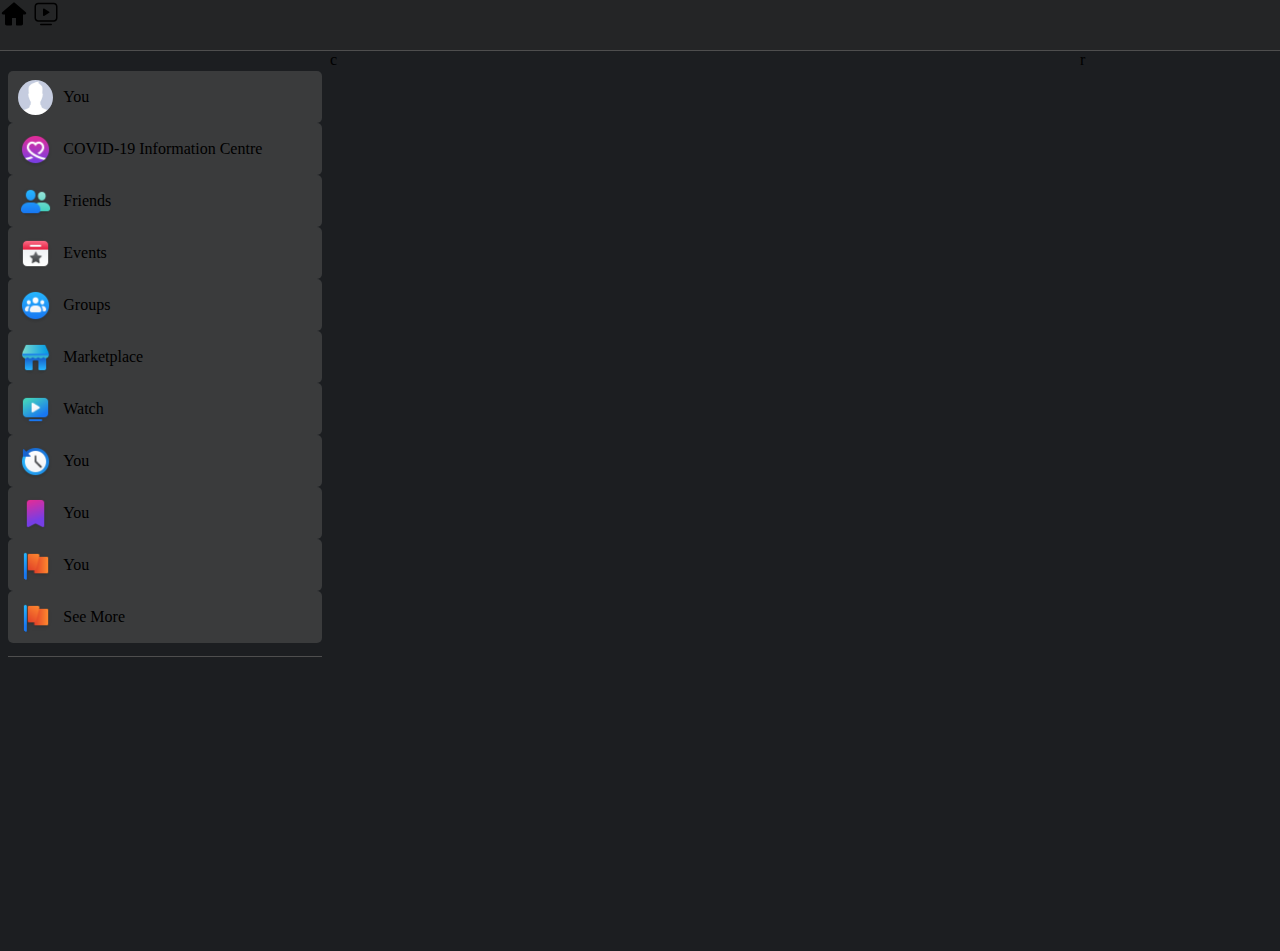
==== index.html @ e725dafe "first commit of the work I had done on the first sunday" ====
<!DOCTYPE html>
<html lang="en">
<head>
    <meta charset="UTF-8">
    <meta http-equiv="X-UA-Compatible" content="IE=edge">
    <meta name="viewport" content="width=device-width, initial-scale=1.0">
    <link rel="stylesheet" href="styles.css">
    <title>Document</title>
</head>
    <body>
        <header>
            <nav class="navbar">
                <span class="home"><svg viewBox="0 0 28 28" class="a8c37x1j ms05siws hwsy1cff b7h9ocf4 aaxa7vy3" height="28" width="28"><path d="M25.825 12.29C25.824 12.289 25.823 12.288 25.821 12.286L15.027 2.937C14.752 2.675 14.392 2.527 13.989 2.521 13.608 2.527 13.248 2.675 13.001 2.912L2.175 12.29C1.756 12.658 1.629 13.245 1.868 13.759 2.079 14.215 2.567 14.479 3.069 14.479L5 14.479 5 23.729C5 24.695 5.784 25.479 6.75 25.479L11 25.479C11.552 25.479 12 25.031 12 24.479L12 18.309C12 18.126 12.148 17.979 12.33 17.979L15.67 17.979C15.852 17.979 16 18.126 16 18.309L16 24.479C16 25.031 16.448 25.479 17 25.479L21.25 25.479C22.217 25.479 23 24.695 23 23.729L23 14.479 24.931 14.479C25.433 14.479 25.921 14.215 26.132 13.759 26.371 13.245 26.244 12.658 25.825 12.29"></path></svg></span>
                <span class="watch"><!--$--><svg viewBox="0 0 28 28" class="a8c37x1j ms05siws hwsy1cff b7h9ocf4 em6zcovv" height="28" width="28"><path d="M8.75 25.25C8.336 25.25 8 24.914 8 24.5 8 24.086 8.336 23.75 8.75 23.75L19.25 23.75C19.664 23.75 20 24.086 20 24.5 20 24.914 19.664 25.25 19.25 25.25L8.75 25.25ZM17.163 12.846 12.055 15.923C11.591 16.202 11 15.869 11 15.327L11 9.172C11 8.631 11.591 8.297 12.055 8.576L17.163 11.654C17.612 11.924 17.612 12.575 17.163 12.846ZM21.75 20.25C22.992 20.25 24 19.242 24 18L24 6.5C24 5.258 22.992 4.25 21.75 4.25L6.25 4.25C5.008 4.25 4 5.258 4 6.5L4 18C4 19.242 5.008 20.25 6.25 20.25L21.75 20.25ZM21.75 21.75 6.25 21.75C4.179 21.75 2.5 20.071 2.5 18L2.5 6.5C2.5 4.429 4.179 2.75 6.25 2.75L21.75 2.75C23.821 2.75 25.5 4.429 25.5 6.5L25.5 18C25.5 20.071 23.821 21.75 21.75 21.75Z"></path></svg><span class="pmk7jnqg h5g66v2i nezaghv5"><!--$--><!--/$--></span><!--/$--></span>
            </nav>
        </header>
        <main class="below-nav">
            <div class="left-box">
                <div class="left-options">
                    <div class="btn left-options-btn">
                        <img src="images/profile_picture.jpg" class="btn-img">
                        <div class="btn-content">You</div>
                    </div>
                    <div class="btn left-options-btn">
                        <img src="images/covidinfo.png" class="btn-img">
                        <div class="btn-content">COVID-19 Information Centre</div>
                    </div>
                    <div class="btn left-options-btn">
                        <img src="images/friends.png" class="btn-img">
                        <div class="btn-content">Friends</div>
                    </div>
                    <div class="btn left-options-btn">
                        <img src="images/events.png" class="btn-img">
                        <div class="btn-content">Events</div>
                    </div>
                    <div class="btn left-options-btn">
                        <img src="images/groups.png" class="btn-img">
                        <div class="btn-content">Groups</div>
                    </div>
                    <div class="btn left-options-btn">
                        <img src="images/marketplace.png" class="btn-img">
                        <div class="btn-content">Marketplace</div>
                    </div>
                    <div class="btn left-options-btn">
                        <img src="images/watch.png" class="btn-img">
                        <div class="btn-content">Watch</div>
                    </div>
                    <div class="btn left-options-btn">
                        <img src="images/memories.png" class="btn-img">
                        <div class="btn-content">You</div>
                    </div>
                    <div class="btn left-options-btn">
                        <img src="images/saved.png" class="btn-img">
                        <div class="btn-content">You</div>
                    </div>
                    <div class="btn left-options-btn">
                        <img src="images/pages.png" class="btn-img">
                        <div class="btn-content">You</div>
                    </div>
                    <div class="btn left-options-btn">
                        <img src="images/pages.png" class="btn-img">
                        <div class="btn-content">See More</div>
                    </div>
                </div>
            </div>
            <div class="center-box">
                c
            </div>
            <div class="right-box">
              r  
            </div>
        <main>
    </body>
</html>
---- styles.css ----
body {
    margin: 0;
    padding: 0;
    
}

.below-nav {
    display: flex;
    background-color:blue;
    position: absolute;
    height: 100%;
    width: 100%;
    flex-direction: row;
    justify-content: center;

}

.navbar {
    background-color: #242526;
    height: 50px;
    border-bottom: 0.01px solid rgb(78, 78, 78);   
}

.left-box {
    background-color: #1c1e21;
    width: 330px;
    

}

.right-box { 
    background-color: #1c1e21;
    width: 200px;
    justify-self: flex-end;

}

.center-box {
    background-color: #1c1e21;
    width: 480px;
    flex-grow: 2;
    
}

.left-options {
    padding-top: 20px;
    margin: auto;
    display: flex;
    flex-direction: column;
    justify-content: flex-start;
    width: 95%;
    height: 585px;
    background-color: #1c1e21;
    border-bottom: 0.01px solid rgb(78, 78, 78);
    
}

.btn {
    background-color: #3a3b3c;
    height: 52px;
}

.left-options-btn {
    display: flex;
    flex-direction: row;
    justify-content: flex-start;
    align-items: center;
    border-radius: 5px;
    width: 100%;
}

.btn-img {
    height: 35px;
    border-radius: 50%;
    margin-left: 10px;
}

#thisbox {
    height: 100%;
}

.btn-content {
    margin-left: 10px;
}
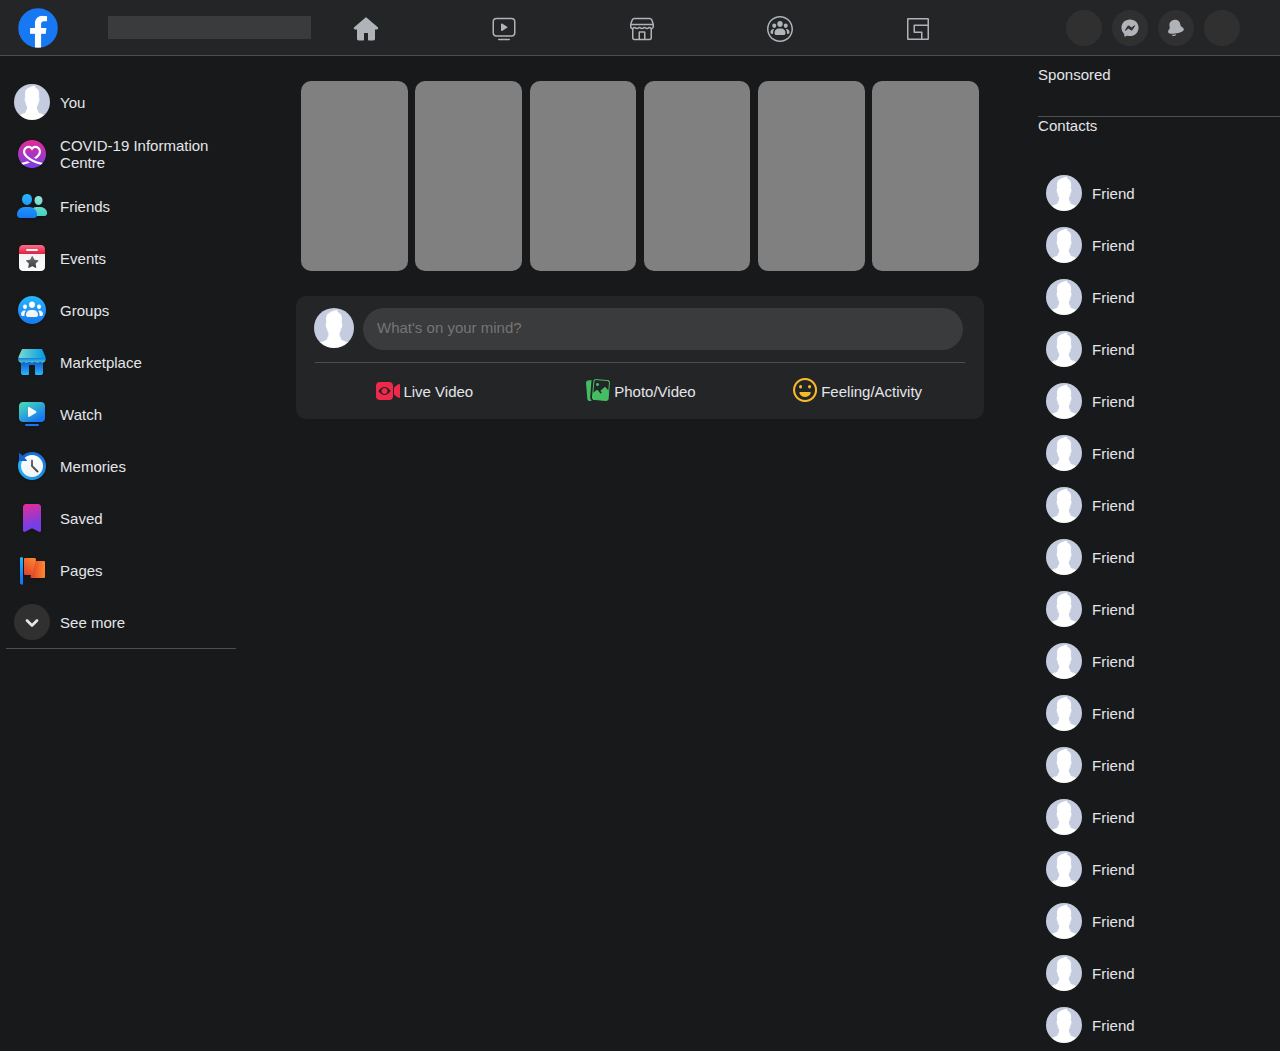
==== commit 59bb0f1c: "A significant commit" ====
--- a/index.html
+++ b/index.html
@@ -8,12 +8,27 @@
     <title>Document</title>
 </head>
     <body>
-        <header>
-            <nav class="navbar">
+        <nav class="navbar">
+            <div class="search-box-and-logo nav-sub-box nav-sub-left">
+                <img src="images/facebook-logo.png" style="width: 40px; height: 40px; display:inline-block">
+                <div class="search-box-sub-box">
+                    <input id="search-box" type="search" text="Search Facebook">
+                </div>
+            </div>
+            <div class="nav-sub-box nav-sub-center">
                 <span class="home"><svg viewBox="0 0 28 28" class="a8c37x1j ms05siws hwsy1cff b7h9ocf4 aaxa7vy3" height="28" width="28"><path d="M25.825 12.29C25.824 12.289 25.823 12.288 25.821 12.286L15.027 2.937C14.752 2.675 14.392 2.527 13.989 2.521 13.608 2.527 13.248 2.675 13.001 2.912L2.175 12.29C1.756 12.658 1.629 13.245 1.868 13.759 2.079 14.215 2.567 14.479 3.069 14.479L5 14.479 5 23.729C5 24.695 5.784 25.479 6.75 25.479L11 25.479C11.552 25.479 12 25.031 12 24.479L12 18.309C12 18.126 12.148 17.979 12.33 17.979L15.67 17.979C15.852 17.979 16 18.126 16 18.309L16 24.479C16 25.031 16.448 25.479 17 25.479L21.25 25.479C22.217 25.479 23 24.695 23 23.729L23 14.479 24.931 14.479C25.433 14.479 25.921 14.215 26.132 13.759 26.371 13.245 26.244 12.658 25.825 12.29"></path></svg></span>
                 <span class="watch"><!--$--><svg viewBox="0 0 28 28" class="a8c37x1j ms05siws hwsy1cff b7h9ocf4 em6zcovv" height="28" width="28"><path d="M8.75 25.25C8.336 25.25 8 24.914 8 24.5 8 24.086 8.336 23.75 8.75 23.75L19.25 23.75C19.664 23.75 20 24.086 20 24.5 20 24.914 19.664 25.25 19.25 25.25L8.75 25.25ZM17.163 12.846 12.055 15.923C11.591 16.202 11 15.869 11 15.327L11 9.172C11 8.631 11.591 8.297 12.055 8.576L17.163 11.654C17.612 11.924 17.612 12.575 17.163 12.846ZM21.75 20.25C22.992 20.25 24 19.242 24 18L24 6.5C24 5.258 22.992 4.25 21.75 4.25L6.25 4.25C5.008 4.25 4 5.258 4 6.5L4 18C4 19.242 5.008 20.25 6.25 20.25L21.75 20.25ZM21.75 21.75 6.25 21.75C4.179 21.75 2.5 20.071 2.5 18L2.5 6.5C2.5 4.429 4.179 2.75 6.25 2.75L21.75 2.75C23.821 2.75 25.5 4.429 25.5 6.5L25.5 18C25.5 20.071 23.821 21.75 21.75 21.75Z"></path></svg><span class="pmk7jnqg h5g66v2i nezaghv5"><!--$--><!--/$--></span><!--/$--></span>
-            </nav>
-        </header>
+                <span class="l9j0dhe7"><svg viewBox="0 0 28 28" class="a8c37x1j ms05siws hwsy1cff b7h9ocf4 em6zcovv" height="28" width="28"><path d="M17.5 23.75 21.75 23.75C22.164 23.75 22.5 23.414 22.5 23L22.5 14 22.531 14C22.364 13.917 22.206 13.815 22.061 13.694L21.66 13.359C21.567 13.283 21.433 13.283 21.34 13.36L21.176 13.497C20.591 13.983 19.855 14.25 19.095 14.25L18.869 14.25C18.114 14.25 17.382 13.987 16.8 13.506L16.616 13.354C16.523 13.278 16.39 13.278 16.298 13.354L16.113 13.507C15.53 13.987 14.798 14.25 14.044 14.25L13.907 14.25C13.162 14.25 12.439 13.994 11.861 13.525L11.645 13.35C11.552 13.275 11.419 13.276 11.328 13.352L11.155 13.497C10.57 13.984 9.834 14.25 9.074 14.25L8.896 14.25C8.143 14.25 7.414 13.989 6.832 13.511L6.638 13.351C6.545 13.275 6.413 13.275 6.32 13.351L5.849 13.739C5.726 13.84 5.592 13.928 5.452 14L5.5 14 5.5 23C5.5 23.414 5.836 23.75 6.25 23.75L10.5 23.75 10.5 17.5C10.5 16.81 11.06 16.25 11.75 16.25L16.25 16.25C16.94 16.25 17.5 16.81 17.5 17.5L17.5 23.75ZM3.673 8.75 24.327 8.75C24.3 8.66 24.271 8.571 24.238 8.483L23.087 5.355C22.823 4.688 22.178 4.25 21.461 4.25L6.54 4.25C5.822 4.25 5.177 4.688 4.919 5.338L3.762 8.483C3.729 8.571 3.7 8.66 3.673 8.75ZM24.5 10.25 3.5 10.25 3.5 12C3.5 12.414 3.836 12.75 4.25 12.75L4.421 12.75C4.595 12.75 4.763 12.69 4.897 12.58L5.368 12.193C6.013 11.662 6.945 11.662 7.59 12.193L7.784 12.352C8.097 12.609 8.49 12.75 8.896 12.75L9.074 12.75C9.483 12.75 9.88 12.607 10.194 12.345L10.368 12.2C11.01 11.665 11.941 11.659 12.589 12.185L12.805 12.359C13.117 12.612 13.506 12.75 13.907 12.75L14.044 12.75C14.45 12.75 14.844 12.608 15.158 12.35L15.343 12.197C15.989 11.663 16.924 11.663 17.571 12.197L17.755 12.35C18.068 12.608 18.462 12.75 18.869 12.75L19.095 12.75C19.504 12.75 19.901 12.606 20.216 12.344L20.38 12.208C21.028 11.666 21.972 11.666 22.62 12.207L23.022 12.542C23.183 12.676 23.387 12.75 23.598 12.75 24.097 12.75 24.5 12.347 24.5 11.85L24.5 10.25ZM24 14.217 24 23C24 24.243 22.993 25.25 21.75 25.25L6.25 25.25C5.007 25.25 4 24.243 4 23L4 14.236C2.875 14.112 2 13.158 2 12L2 9.951C2 9.272 2.12 8.6 2.354 7.964L3.518 4.802C4.01 3.563 5.207 2.75 6.54 2.75L21.461 2.75C22.793 2.75 23.99 3.563 24.488 4.819L25.646 7.964C25.88 8.6 26 9.272 26 9.951L26 11.85C26 13.039 25.135 14.026 24 14.217ZM16 23.75 16 17.75 12 17.75 12 23.75 16 23.75Z"></path></svg><!--$--><span class="pmk7jnqg h5g66v2i nezaghv5"><!--$--><!--/$--></span><!--/$--></span>
+                <span class="l9j0dhe7"><svg viewBox="0 0 28 28" class="a8c37x1j ms05siws hwsy1cff b7h9ocf4 em6zcovv" height="28" width="28"><path d="M25.5 14C25.5 7.649 20.351 2.5 14 2.5 7.649 2.5 2.5 7.649 2.5 14 2.5 20.351 7.649 25.5 14 25.5 20.351 25.5 25.5 20.351 25.5 14ZM27 14C27 21.18 21.18 27 14 27 6.82 27 1 21.18 1 14 1 6.82 6.82 1 14 1 21.18 1 27 6.82 27 14ZM7.479 14 7.631 14C7.933 14 8.102 14.338 7.934 14.591 7.334 15.491 6.983 16.568 6.983 17.724L6.983 18.221C6.983 18.342 6.99 18.461 7.004 18.578 7.03 18.802 6.862 19 6.637 19L6.123 19C5.228 19 4.5 18.25 4.5 17.327 4.5 15.492 5.727 14 7.479 14ZM20.521 14C22.274 14 23.5 15.492 23.5 17.327 23.5 18.25 22.772 19 21.878 19L21.364 19C21.139 19 20.97 18.802 20.997 18.578 21.01 18.461 21.017 18.342 21.017 18.221L21.017 17.724C21.017 16.568 20.667 15.491 20.067 14.591 19.899 14.338 20.067 14 20.369 14L20.521 14ZM8.25 13C7.147 13 6.25 11.991 6.25 10.75 6.25 9.384 7.035 8.5 8.25 8.5 9.465 8.5 10.25 9.384 10.25 10.75 10.25 11.991 9.353 13 8.25 13ZM19.75 13C18.647 13 17.75 11.991 17.75 10.75 17.75 9.384 18.535 8.5 19.75 8.5 20.965 8.5 21.75 9.384 21.75 10.75 21.75 11.991 20.853 13 19.75 13ZM15.172 13.5C17.558 13.5 19.5 15.395 19.5 17.724L19.5 18.221C19.5 19.202 18.683 20 17.677 20L10.323 20C9.317 20 8.5 19.202 8.5 18.221L8.5 17.724C8.5 15.395 10.441 13.5 12.828 13.5L15.172 13.5ZM16.75 9C16.75 10.655 15.517 12 14 12 12.484 12 11.25 10.655 11.25 9 11.25 7.15 12.304 6 14 6 15.697 6 16.75 7.15 16.75 9Z"></path></svg><!--$--><span class="pmk7jnqg h5g66v2i nezaghv5"><!--$--><span class="s45kfl79 emlxlaya bkmhp75w spb7xbtv pq6dq46d e9vueds3 ekzkrbhg omvj5yrc jiuqdcnw d82f96u3 gky8063y"><span class="bp9cbjyn ljqsnud1 pq6dq46d datstx6m taijpn5t jb3vyjys jxrgncrl qt6c0cv9 qnrpqo6b k4urcfbm"></span></span><!--/$--></span><!--/$--></span>
+                <span class="l9j0dhe7"><!--$--><svg viewBox="0 0 28 28" class="a8c37x1j ms05siws hwsy1cff b7h9ocf4 em6zcovv" height="28" width="28"><path d="M23.5 9.5H10.25a.75.75 0 00-.75.75v7c0 .414.336.75.75.75H17v5.5H4.5v-19h19v5zm0 14h-5v-6.25a.75.75 0 00-.75-.75H11V11h12.5v12.5zm1.5.25V4.25C25 3.561 24.439 3 23.75 3H4.25C3.561 3 3 3.561 3 4.25v19.5c0 .689.561 1.25 1.25 1.25h19.5c.689 0 1.25-.561 1.25-1.25z"></path></svg><span class="pmk7jnqg h5g66v2i nezaghv5"><!--$--><!--/$--></span><!--/$--></span>
+            </div>
+            <div class="nav-sub-box nav-sub-right">
+                <div class="circle"><span class="nav-right-icon"><div aria-label="Create" class="oajrlxb2 tdjehn4e qu0x051f esr5mh6w e9989ue4 r7d6kgcz rq0escxv nhd2j8a9 j83agx80 p7hjln8o kvgmc6g5 cxmmr5t8 oygrvhab hcukyx3x jb3vyjys rz4wbd8a qt6c0cv9 a8nywdso i1ao9s8h esuyzwwr f1sip0of lzcic4wl l9j0dhe7 abiwlrkh p8dawk7l bp9cbjyn s45kfl79 emlxlaya bkmhp75w spb7xbtv rt8b4zig n8ej3o3l agehan2d sk4xxmp2 taijpn5t qypqp5cg q676j6op" role="button" tabindex="0"><i data-visualcompletion="css-img" class="plus-icon hu5pjgll lzf7d6o1" style="background-image:url('https://static.xx.fbcdn.net/rsrc.php/v3/yP/r/kLqckLAqhri.png?_nc_eui2=AeGk9AJLYq19cAAGMVIr97KOHSIDkaWtd_UdIgORpa139XbCFd9-B797WaZu0o77YwUoQ577uKrIoO1LPuUm9LGT');background-position:-21px -374px;background-size:auto;width:20px;height:20px;background-repeat:no-repeat;display:inline-block"></i><div class="s45kfl79 emlxlaya bkmhp75w spb7xbtv i09qtzwb n7fi1qx3 b5wmifdl hzruof5a pmk7jnqg j9ispegn kr520xx4 c5ndavph art1omkt ot9fgl3s rnr61an3" data-visualcompletion="ignore"></div></div></span></div>
+                <div class="circle"><span class="nav-right-icon"><div class="rq0escxv l9j0dhe7 du4w35lb"><div aria-label="Messenger" class="oajrlxb2 tdjehn4e qu0x051f esr5mh6w e9989ue4 r7d6kgcz rq0escxv nhd2j8a9 j83agx80 p7hjln8o kvgmc6g5 cxmmr5t8 oygrvhab hcukyx3x jb3vyjys rz4wbd8a qt6c0cv9 a8nywdso i1ao9s8h esuyzwwr f1sip0of lzcic4wl l9j0dhe7 abiwlrkh p8dawk7l bp9cbjyn s45kfl79 emlxlaya bkmhp75w spb7xbtv rt8b4zig n8ej3o3l agehan2d sk4xxmp2 taijpn5t qypqp5cg q676j6op" role="button" tabindex="0"><svg viewBox="0 0 28 28" alt="" class="a8c37x1j ms05siws hwsy1cff b7h9ocf4 fzdkajry" height="20" width="20"><path d="M14 2.042c6.76 0 12 4.952 12 11.64S20.76 25.322 14 25.322a13.091 13.091 0 0 1-3.474-.461.956 .956 0 0 0-.641.047L7.5 25.959a.961.961 0 0 1-1.348-.849l-.065-2.134a.957.957 0 0 0-.322-.684A11.389 11.389 0 0 1 2 13.682C2 6.994 7.24 2.042 14 2.042ZM6.794 17.086a.57.57 0 0 0 .827.758l3.786-2.874a.722.722 0 0 1 .868 0l2.8 2.1a1.8 1.8 0 0 0 2.6-.481l3.525-5.592a.57.57 0 0 0-.827-.758l-3.786 2.874a.722.722 0 0 1-.868 0l-2.8-2.1a1.8 1.8 0 0 0-2.6.481Z"></path></svg><div class="s45kfl79 emlxlaya bkmhp75w spb7xbtv i09qtzwb n7fi1qx3 b5wmifdl hzruof5a pmk7jnqg j9ispegn kr520xx4 c5ndavph art1omkt ot9fgl3s rnr61an3" data-visualcompletion="ignore"></div></div><!--$--><div aria-hidden="true" aria-label="Messenger" class="oajrlxb2 gs1a9yip g5ia77u1 mtkw9kbi tlpljxtp qensuy8j ppp5ayq2 goun2846 ccm00jje s44p3ltw mk2mc5f4 rt8b4zig n8ej3o3l agehan2d sk4xxmp2 rq0escxv nhd2j8a9 pq6dq46d mg4g778l btwxx1t3 pfnyh3mw p7hjln8o kvgmc6g5 cxmmr5t8 oygrvhab hcukyx3x tgvbjcpo hpfvmrgz jb3vyjys rz4wbd8a qt6c0cv9 a8nywdso pmk7jnqg i1ao9s8h esuyzwwr f1sip0of tkr6xdv7 lzcic4wl abiwlrkh p8dawk7l evds00iz sgn1ogh8" role="button" tabindex="-1"><!--$--><!--/$--><div class="s45kfl79 emlxlaya bkmhp75w spb7xbtv i09qtzwb n7fi1qx3 b5wmifdl hzruof5a pmk7jnqg j9ispegn kr520xx4 c5ndavph art1omkt ot9fgl3s" data-visualcompletion="ignore"></div></div><!--/$--></div></span></div>
+                <div class="circle"><span class="nav-right-icon"><div class="rq0escxv l9j0dhe7 du4w35lb"><a aria-label="Notifications, 3 unread" class="oajrlxb2 tdjehn4e qu0x051f esr5mh6w e9989ue4 r7d6kgcz rq0escxv nhd2j8a9 j83agx80 p7hjln8o kvgmc6g5 cxmmr5t8 oygrvhab hcukyx3x jb3vyjys rz4wbd8a qt6c0cv9 a8nywdso i1ao9s8h esuyzwwr f1sip0of lzcic4wl l9j0dhe7 abiwlrkh p8dawk7l bp9cbjyn s45kfl79 emlxlaya bkmhp75w spb7xbtv rt8b4zig n8ej3o3l agehan2d sk4xxmp2 taijpn5t qypqp5cg q676j6op" href="/notifications/" role="link" tabindex="0"><svg viewBox="0 0 28 28" alt="" class="a8c37x1j ms05siws hwsy1cff b7h9ocf4 fzdkajry" height="20" width="20"><path d="M7.847 23.488C9.207 23.488 11.443 23.363 14.467 22.806 13.944 24.228 12.581 25.247 10.98 25.247 9.649 25.247 8.483 24.542 7.825 23.488L7.847 23.488ZM24.923 15.73C25.17 17.002 24.278 18.127 22.27 19.076 21.17 19.595 18.724 20.583 14.684 21.369 11.568 21.974 9.285 22.113 7.848 22.113 7.421 22.113 7.068 22.101 6.79 22.085 4.574 21.958 3.324 21.248 3.077 19.976 2.702 18.049 3.295 17.305 4.278 16.073L4.537 15.748C5.2 14.907 5.459 14.081 5.035 11.902 4.086 7.022 6.284 3.687 11.064 2.753 15.846 1.83 19.134 4.096 20.083 8.977 20.506 11.156 21.056 11.824 21.986 12.355L21.986 12.356 22.348 12.561C23.72 13.335 24.548 13.802 24.923 15.73Z"></path></svg><div class="s45kfl79 emlxlaya bkmhp75w spb7xbtv i09qtzwb n7fi1qx3 b5wmifdl hzruof5a pmk7jnqg j9ispegn kr520xx4 c5ndavph art1omkt ot9fgl3s rnr61an3" data-visualcompletion="ignore"></div></a><!--$--><div aria-hidden="true" aria-label="Notifications, 3 unread" class="oajrlxb2 gs1a9yip g5ia77u1 mtkw9kbi tlpljxtp qensuy8j ppp5ayq2 goun2846 ccm00jje s44p3ltw mk2mc5f4 rt8b4zig n8ej3o3l agehan2d sk4xxmp2 rq0escxv nhd2j8a9 pq6dq46d mg4g778l btwxx1t3 pfnyh3mw p7hjln8o kvgmc6g5 cxmmr5t8 oygrvhab hcukyx3x tgvbjcpo hpfvmrgz jb3vyjys rz4wbd8a qt6c0cv9 a8nywdso pmk7jnqg i1ao9s8h esuyzwwr f1sip0of tkr6xdv7 lzcic4wl abiwlrkh p8dawk7l evds00iz sgn1ogh8" role="button" tabindex="-1"><!--$--><span class="s45kfl79 emlxlaya bkmhp75w spb7xbtv pq6dq46d e9vueds3 ekzkrbhg omvj5yrc jiuqdcnw d82f96u3 gky8063y"><span class="bp9cbjyn ljqsnud1 pq6dq46d datstx6m taijpn5t jb3vyjys jxrgncrl qt6c0cv9 qnrpqo6b k4urcfbm"></span></span><!--/$--><div class="s45kfl79 emlxlaya bkmhp75w spb7xbtv i09qtzwb n7fi1qx3 b5wmifdl hzruof5a pmk7jnqg j9ispegn kr520xx4 c5ndavph art1omkt ot9fgl3s" data-visualcompletion="ignore"></div></div><!--/$--></div></span></div>
+                <div class="circle"><span class="nav-right-icon"><div class="j83agx80 l9j0dhe7"><div aria-label="Account" class="oajrlxb2 tdjehn4e qu0x051f esr5mh6w e9989ue4 r7d6kgcz rq0escxv nhd2j8a9 j83agx80 p7hjln8o kvgmc6g5 cxmmr5t8 oygrvhab hcukyx3x jb3vyjys rz4wbd8a qt6c0cv9 a8nywdso i1ao9s8h esuyzwwr f1sip0of lzcic4wl l9j0dhe7 abiwlrkh p8dawk7l bp9cbjyn s45kfl79 emlxlaya bkmhp75w spb7xbtv rt8b4zig n8ej3o3l agehan2d sk4xxmp2 taijpn5t qypqp5cg q676j6op" role="button" tabindex="0"><i data-visualcompletion="css-img" class="hu5pjgll lzf7d6o1" style="background-image:url('https://static.xx.fbcdn.net/rsrc.php/v3/yP/r/kLqckLAqhri.png?_nc_eui2=AeGk9AJLYq19cAAGMVIr97KOHSIDkaWtd_UdIgORpa139XbCFd9-B797WaZu0o77YwUoQ577uKrIoO1LPuUm9LGT');background-position:-21px -437px;background-size:auto;width:20px;height:20px;background-repeat:no-repeat;display:inline-block"></i><div class="s45kfl79 emlxlaya bkmhp75w spb7xbtv i09qtzwb n7fi1qx3 b5wmifdl hzruof5a pmk7jnqg j9ispegn kr520xx4 c5ndavph art1omkt ot9fgl3s rnr61an3" data-visualcompletion="ignore"></div></div><div><div></div></div><div class="n7fi1qx3 pmk7jnqg kr520xx4"><!--$--><!--/$--></div></div></span></div>
+            </div>
+        </nav>
         <main class="below-nav">
             <div class="left-box">
                 <div class="left-options">
@@ -47,27 +62,130 @@
                     </div>
                     <div class="btn left-options-btn">
                         <img src="images/memories.png" class="btn-img">
-                        <div class="btn-content">You</div>
+                    <div class="btn-content">Memories</div>
                     </div>
                     <div class="btn left-options-btn">
                         <img src="images/saved.png" class="btn-img">
-                        <div class="btn-content">You</div>
+                    <div class="btn-content">Saved</div>
                     </div>
                     <div class="btn left-options-btn">
                         <img src="images/pages.png" class="btn-img">
-                        <div class="btn-content">You</div>
+                    <div class="btn-content">Pages</div>
                     </div>
                     <div class="btn left-options-btn">
-                        <img src="images/pages.png" class="btn-img">
-                        <div class="btn-content">See More</div>
+                        <div class="circle" style="margin-left: 8px"><img src="images/see-more.png" class="btn-img" id="see-more"></div>
+                        <div class="btn-content">See more</div>
                     </div>
                 </div>
             </div>
             <div class="center-box">
-                c
+                <div class="main-content">
+                    <div class="stories-container">
+                        <div class="story-box create-story"></div>
+                        <div class="story-box story1"></div>
+                        <div class="story-box story2"></div>
+                        <div class="story-box story3"></div>
+                        <div class="story-box story4"></div>
+                        <div class="story-box story5"></div>
+                    </div>
+                    <div class="posting-prompt">
+                        <div class="posting-prompt-sub-box">
+                            <div class="posting-prompt-sub-upper-half">
+                                <img src="images/profile_picture.jpg" class="btn-img">
+                                <div class="posting-prompt-input-container"> 
+                                    <input id="posting-input" type="text" placeholder="What's on your mind?">
+                                </div>
+                            </div>
+                            <div class="posting-prompt-sub-lower-half">
+                                <div class="btn left-options-btn prompt-btn">
+                                    <img src="images/live-video.png">Live Video
+                                </div>
+                
+                                <div class="btn left-options-btn prompt-btn">
+                                    <img src="images/photo-video.png">Photo/Video
+                                </div>
+
+                                <div class="btn left-options-btn prompt-btn">
+                                    <img src="images/feeling-activity.png">Feeling/Activity
+                                </div>
+                            </div>
+                        </div>
+                    </div>
+                    <div class="create-room"></div>
+                    <div class="post1"></div>
+                </div>
             </div>
             <div class="right-box">
-              r  
+                <div class="sponsored">Sponsored</div>
+                <div class="contacts">Contacts</div>
+                <div class="btn left-options-btn">
+                    <img src="images/profile_picture.jpg" class="btn-img">
+                    <div class="btn-content">Friend</div>
+                </div>
+                <div class="btn left-options-btn">
+                    <img src="images/profile_picture.jpg" class="btn-img">
+                    <div class="btn-content">Friend</div>
+                </div>
+                <div class="btn left-options-btn">
+                    <img src="images/profile_picture.jpg" class="btn-img">
+                    <div class="btn-content">Friend</div>
+                </div>
+                <div class="btn left-options-btn">
+                    <img src="images/profile_picture.jpg" class="btn-img">
+                    <div class="btn-content">Friend</div>
+                </div>
+                <div class="btn left-options-btn">
+                    <img src="images/profile_picture.jpg" class="btn-img">
+                    <div class="btn-content">Friend</div>
+                </div>
+                <div class="btn left-options-btn">
+                    <img src="images/profile_picture.jpg" class="btn-img">
+                    <div class="btn-content">Friend</div>
+                </div>
+                <div class="btn left-options-btn">
+                    <img src="images/profile_picture.jpg" class="btn-img">
+                    <div class="btn-content">Friend</div>
+                </div>    
+                 <div class="btn left-options-btn">
+                    <img src="images/profile_picture.jpg" class="btn-img">
+                    <div class="btn-content">Friend</div>
+                </div>   
+                <div class="btn left-options-btn">
+                    <img src="images/profile_picture.jpg" class="btn-img">
+                    <div class="btn-content">Friend</div>
+                </div>
+                <div class="btn left-options-btn">
+                    <img src="images/profile_picture.jpg" class="btn-img">
+                    <div class="btn-content">Friend</div>
+                </div>    
+                <div class="btn left-options-btn">
+                    <img src="images/profile_picture.jpg" class="btn-img">
+                    <div class="btn-content">Friend</div>
+                </div>
+                <div class="btn left-options-btn">
+                    <img src="images/profile_picture.jpg" class="btn-img">
+                    <div class="btn-content">Friend</div>
+                </div>
+                <div class="btn left-options-btn">
+                    <img src="images/profile_picture.jpg" class="btn-img">
+                    <div class="btn-content">Friend</div>
+                </div>
+                <div class="btn left-options-btn">
+                    <img src="images/profile_picture.jpg" class="btn-img">
+                    <div class="btn-content">Friend</div>
+                </div>
+                <div class="btn left-options-btn">
+                    <img src="images/profile_picture.jpg" class="btn-img">
+                    <div class="btn-content">Friend</div>
+                </div>
+                <div class="btn left-options-btn">
+                    <img src="images/profile_picture.jpg" class="btn-img">
+                    <div class="btn-content">Friend</div>
+                </div>
+                <div class="btn left-options-btn">
+                    <img src="images/profile_picture.jpg" class="btn-img">
+                    <div class="btn-content">Friend</div>
+                </div>
             </div>
         <main>
     </body>
--- a/styles.css
+++ b/styles.css
@@ -1,45 +1,103 @@
+* {
+    font-family:Arial, Helvetica, sans-serif;
+    color: rgb(228, 230, 235);
+    font-size: 15px;
+}
+
 body {
     margin: 0;
     padding: 0;
-    
+    min-height: 100vh;
+    background-color: #18191a;
+
+    
+}
+
+.navbar {
+    display: flex;
+    background-color: #242526;
+    height: 55px;
+    border-bottom: 0.01px solid rgb(78, 78, 78);
+    justify-content: space-between;
+
+} 
+
+.nav-sub-box {
+    width: 224px;
+}
+
+.nav-sub-left {
+    display: flex;
+    align-items: center;
+    padding-left: 18px;
+}
+
+.navbar span {
+    display: inline-block;
+    height: 25px;
+}
+
+.navbar path {
+    fill: #b0b3b8;
+    color: #b0b3b8;
+}
+
+
+.nav-sub-center {
+    width: 690px;
+    display: flex;
+    justify-content: space-around;
+    align-items: center;
+}
+
+.search-box-sub-box{
+    display: flex;
+    align-content: center;
+    height: 23px;
+    margin-left: 50px;
+}
+
+#search-box {
+    background-color: #3a3b3c;
+    border: none;
+
+}
+
+.nav-sub-right {
+    display: flex;
+    margin-left: 15px;
+
+    
+}
+
+.nav-sub-right .circle{
+    margin-top: 10px;
+    margin-left: 10px;
+}
+
+.nav-right-icon {
+    margin-left: 8px;
+    margin-top: 8px;
 }
 
 .below-nav {
     display: flex;
-    background-color:blue;
-    position: absolute;
-    height: 100%;
-    width: 100%;
-    flex-direction: row;
+    min-height: 100vh;
     justify-content: center;
-
-}
-
-.navbar {
-    background-color: #242526;
-    height: 50px;
-    border-bottom: 0.01px solid rgb(78, 78, 78);   
 }
 
 .left-box {
-    background-color: #1c1e21;
-    width: 330px;
-    
-
+    width: 360px;
 }
 
 .right-box { 
-    background-color: #1c1e21;
-    width: 200px;
-    justify-self: flex-end;
-
+    width: 360px;
 }
 
 .center-box {
-    background-color: #1c1e21;
-    width: 480px;
-    flex-grow: 2;
-    
+    width: 1185px;
+    display: flex;
+    justify-content: center;
 }
 
 .left-options {
@@ -49,14 +107,11 @@
     flex-direction: column;
     justify-content: flex-start;
     width: 95%;
-    height: 585px;
-    background-color: #1c1e21;
     border-bottom: 0.01px solid rgb(78, 78, 78);
     
 }
 
 .btn {
-    background-color: #3a3b3c;
     height: 52px;
 }
 
@@ -70,15 +125,127 @@
 }
 
 .btn-img {
-    height: 35px;
+    height: 36px;
     border-radius: 50%;
-    margin-left: 10px;
-}
-
-#thisbox {
-    height: 100%;
+    margin-left: 8px;
+}
+
+.circle {
+    background-color: #303031;
+    border-radius: 50%;
+    width: 36px;
+    height: 36px;
+}
+
+#see-more {
+    width: 20px;
+    height: 20px;
+    margin-left: 7.5px;
+    margin-top: 8px;
 }
 
 .btn-content {
     margin-left: 10px;
-}+}
+
+.btn:hover {
+    background-color: #3a3b3c;
+}
+
+.sponsored {
+    height: 50px;
+    padding-top: 10px;
+    border-bottom: 0.01px solid rgb(78, 78, 78);   
+}
+
+.contacts {
+    height: 50px;
+}
+
+/* The Center Content Styles */
+.main-content {
+    width: 688px;
+    display: flex;
+    flex-direction: column;
+    
+}
+
+.stories-container {
+    margin-top: 20px;
+    display: flex;
+    height: 200px;
+    padding: 5px 5px;
+    justify-content: space-between;
+}
+
+.story-box {
+    height:190px;
+    width: 106.67px;
+    background-color: grey;
+    border-radius: 10px; 
+}
+
+.posting-prompt {
+    background-color: #242526;
+    margin-top: 10px;
+    height: 123px;
+    width: 688px ;
+    border-radius: 10px;
+}
+
+.posting-prompt-sub-box {
+    width: 668px;
+    height: 84px;
+    margin: auto;
+    margin-top: 12px;
+}
+
+
+.posting-prompt-sub-upper-half img {
+    float: left;
+    width: 40px;
+    height: 40px;
+}
+
+.posting-prompt-input-container {
+    float: left;
+    margin-left: 9px;
+    padding-top: 10px;
+    padding-left: 12px;
+    height: 32px;
+    width: 588px;
+    border-radius: 30px;
+    background-color: #3a3b3c;
+}
+
+#posting-input {
+    width: 428px;
+    background-color: #3a3b3c;
+    border: none;
+}
+
+.posting-prompt-sub-lower-half {
+    margin: auto;
+    clear: both;
+    position: relative;
+    bottom: -12px;
+    height: 50px;
+    width: 650px;
+    border-top: 0.01px solid rgb(78, 78, 78);
+}
+
+
+.prompt-btn img {
+    width: 30px;
+}
+
+.prompt-btn {
+    display: flex;
+    margin-top: 8px;
+    float: left;
+    height: 40px;
+    width: 33.3333%;
+    text-align: center;
+    justify-content: center;
+    
+}
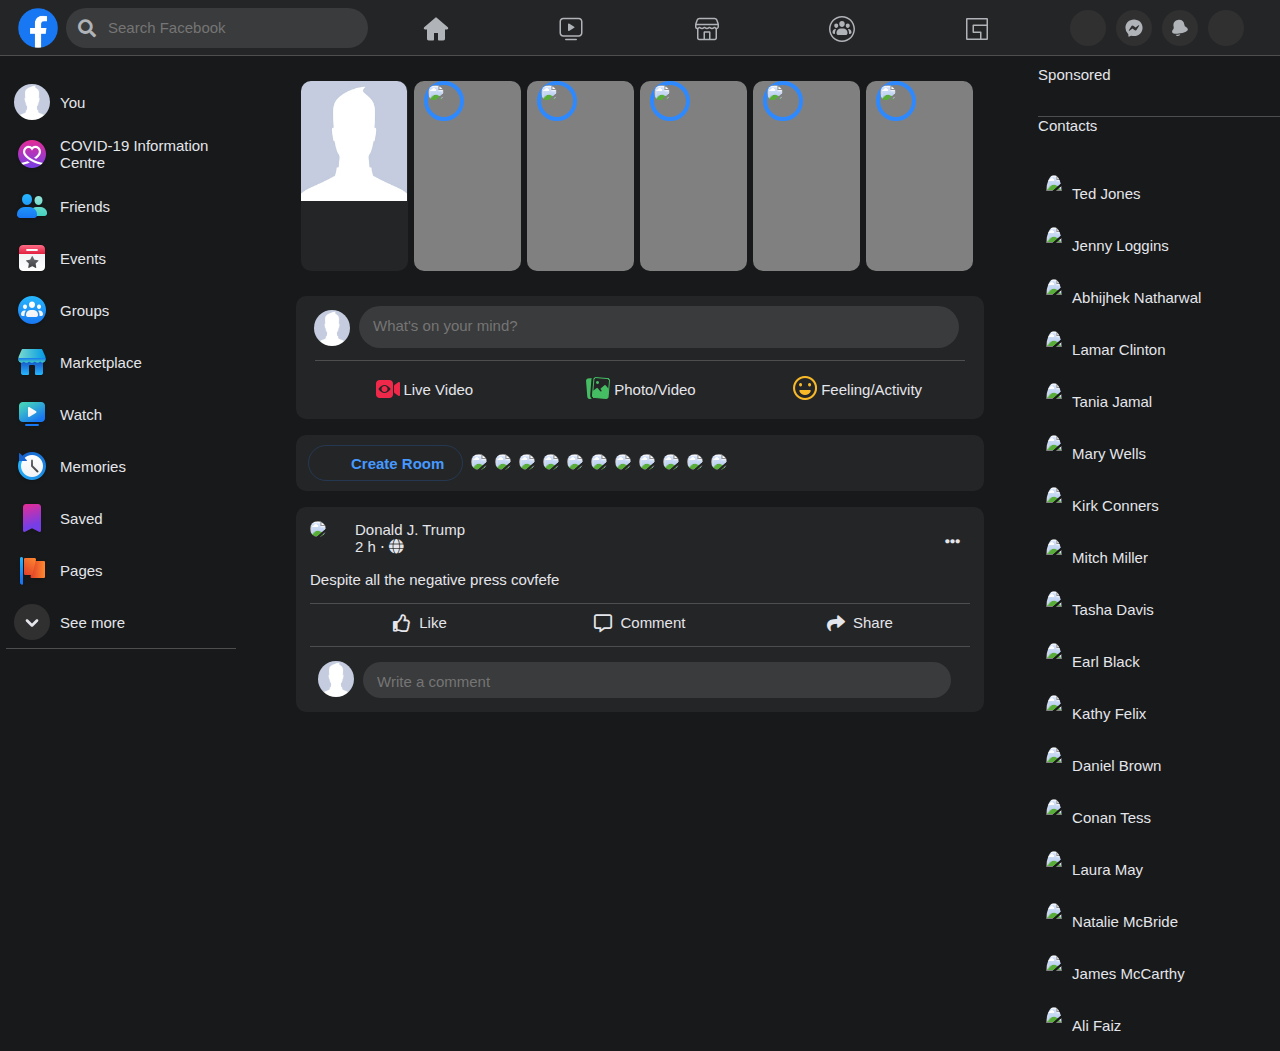
==== commit 07782caf: "Presentable main page" ====
--- a/index.html
+++ b/index.html
@@ -4,6 +4,7 @@
     <meta charset="UTF-8">
     <meta http-equiv="X-UA-Compatible" content="IE=edge">
     <meta name="viewport" content="width=device-width, initial-scale=1.0">
+    <link rel="stylesheet" href="https://use.fontawesome.com/releases/v5.12.1/css/all.css" crossorigin="anonymous">
     <link rel="stylesheet" href="styles.css">
     <title>Document</title>
 </head>
@@ -12,7 +13,12 @@
             <div class="search-box-and-logo nav-sub-box nav-sub-left">
                 <img src="images/facebook-logo.png" style="width: 40px; height: 40px; display:inline-block">
                 <div class="search-box-sub-box">
-                    <input id="search-box" type="search" text="Search Facebook">
+                    <div class="search-icon-container">
+                        <i class="fas fa-search"></i>
+                    </div>
+                    <div class="search-box">
+                    <input id="search-box" type="search" placeholder="Search Facebook">
+                    </div>
                 </div>
             </div>
             <div class="nav-sub-box nav-sub-center">
@@ -81,12 +87,38 @@
             <div class="center-box">
                 <div class="main-content">
                     <div class="stories-container">
-                        <div class="story-box create-story"></div>
-                        <div class="story-box story1"></div>
-                        <div class="story-box story2"></div>
-                        <div class="story-box story3"></div>
-                        <div class="story-box story4"></div>
-                        <div class="story-box story5"></div>
+                        <div class="story-box create-story">
+                            <img src="images/profile_picture.jpg">
+                            <div class="create-story-btn"></div>
+                        </div>
+                        <div class="story-box friend-story story1">
+                            <div class="story-profile">
+                                <img src="images/profile_ali.jpg" class="story-profile-img">
+                            </div>
+                        </div>
+                        <div class="story-box friend-story story2">
+                            <div class="story-profile">
+                                <img src="images/profile_jenny.jpg" class="story-profile-img">
+                            </div>
+                        </div>
+                        <div class="story-box friend-story story3">
+                            <div class="story-profile">
+                                <img src="images/profile_daniel.jpg" class="story-profile-img">
+                            </div>
+                        </div>
+                        <div class="story-box friend-story story4">
+                            <div class="story-profile">
+                                <img src="images/profile_tasha.jpg" class="story-profile-img">
+                            </div>
+                        </div>
+                        <div class="story-box friend-story story5">
+                            <div class="story-profile">
+                                <img src="images/profile_james.jpg" class="story-profile-img">
+                            </div>
+                        </div>
+                        <div class="see-all-stories">
+                            
+                        </div>
                     </div>
                     <div class="posting-prompt">
                         <div class="posting-prompt-sub-box">
@@ -111,82 +143,168 @@
                             </div>
                         </div>
                     </div>
-                    <div class="create-room"></div>
-                    <div class="post1"></div>
+                    <div class="center-object create-room">
+                        <div class="btn create-room-btn">
+                            <i data-visualcompletion="css-img" class="hu5pjgll" style="background-image:url('https://static.xx.fbcdn.net/rsrc.php/v3/yj/r/rG4b5J-vt9i.png');background-position:0 -219px;background-size:auto;width:24px;height:24px;background-repeat:no-repeat;display:inline-block"></i>
+                            <span>Create Room</span>
+                        </div>
+                        <div class="create-room-user">
+                            <img src="images/profile_ali.jpg" class="btn-img">
+                        </div>
+                        <div class="create-room-user">
+                            <img src="images/profile_jenny.jpg" class="btn-img">
+                        </div>
+                        <div class="create-room-user">
+                            <img src="images/profile_lamar.jpg" class="btn-img">
+                        </div>
+                        <div class="create-room-user">
+                            <img src="images/profile_conan.jpg" class="btn-img">
+                        </div>
+                        <div class="create-room-user">
+                            <img src="images/profile_tasha.jpg" class="btn-img">
+                        </div>
+                        <div class="create-room-user">
+                            <img src="images/profile_james.jpg" class="btn-img">
+                        </div>
+                        <div class="create-room-user">
+                            <img src="images/profile_abhijek.jpg" class="btn-img">
+                        </div>
+                        <div class="create-room-user">
+                            <img src="images/profile_ted.jpg" class="btn-img">
+                        </div>
+                        <div class="create-room-user">
+                            <img src="images/profile_earl.jpg" class="btn-img">
+                        </div>
+                        <div class="create-room-user">
+                            <img src="images/profile_collin.jpg" class="btn-img">
+                        </div>
+                        <div class="create-room-user">
+                            <img src="images/profile_mary.jpg" class="btn-img">
+                        </div>
+                    </div>
+                    <div class="center-object post-card post1">
+                        <div class="post-card-header">
+                            <div class="post-profile create-room-user">
+                                <img src="images/profile_donald.jpg" class="btn-img">
+                            </div>
+                            <div class="post-optn-btn">
+                                <i class="fas fa-ellipsis-h"></i>
+                            </div>
+                            <span class="post-username">Donald J. Trump</span>
+                            <span class="post-time-and-privacy">2 h ⋅ <i class="fa fa-globe" aria-hidden="true"></i> </span>
+                        </div>
+                        <div class="post-card-content">
+                            <p>Despite all the negative press covfefe</p>
+                        </div>
+                        <div class="post-card-footer">
+                            <div class="like-comment-share-box-container">
+                                <div class="btn prompt-btn like-comment-share-btn">
+                                    <div class="like-icon lcs-icon">
+                                        <i class="far fa-thumbs-up"></i>
+                                    </div>
+                                    <div class="like-text lcs-text">
+                                        <span>Like</span>
+                                    </div>
+                                </div>
+                                <div class="btn prompt-btn like-comment-share-btn">
+                                    <div class="comment-icon lcs-icon">
+                                        <i class="far fa-comment-alt"></i>
+                                    </div>
+                                    <div class="comment-text lcs-text">
+                                        <span>Comment</span>
+                                    </div>
+                                </div>
+                                <div class="btn prompt-btn like-comment-share-btn">
+                                    <div class="share-icon lcs-icon">
+                                        <i class="fas fa-share"></i>
+                                    </div>
+                                    <div class="share-text lcs-text">
+                                        <span>Share</span>
+                                    </div>
+                                </div>
+                            </div>
+                            <div class="posting-prompt-sub-upper-half">
+                                <img src="images/profile_picture.jpg" class="btn-img">
+                                <div class="posting-prompt-input-container cmnt-input-container"> 
+                                    <input id="cmnt-input" type="text" placeholder="Write a comment">
+                                </div>
+                            </div>
+                        </div>
+                    </div>
                 </div>
             </div>
             <div class="right-box">
                 <div class="sponsored">Sponsored</div>
                 <div class="contacts">Contacts</div>
                 <div class="btn left-options-btn">
-                    <img src="images/profile_picture.jpg" class="btn-img">
-                    <div class="btn-content">Friend</div>
-                </div>
-                <div class="btn left-options-btn">
-                    <img src="images/profile_picture.jpg" class="btn-img">
-                    <div class="btn-content">Friend</div>
-                </div>
-                <div class="btn left-options-btn">
-                    <img src="images/profile_picture.jpg" class="btn-img">
-                    <div class="btn-content">Friend</div>
-                </div>
-                <div class="btn left-options-btn">
-                    <img src="images/profile_picture.jpg" class="btn-img">
-                    <div class="btn-content">Friend</div>
-                </div>
-                <div class="btn left-options-btn">
-                    <img src="images/profile_picture.jpg" class="btn-img">
-                    <div class="btn-content">Friend</div>
-                </div>
-                <div class="btn left-options-btn">
-                    <img src="images/profile_picture.jpg" class="btn-img">
-                    <div class="btn-content">Friend</div>
-                </div>
-                <div class="btn left-options-btn">
-                    <img src="images/profile_picture.jpg" class="btn-img">
-                    <div class="btn-content">Friend</div>
+                    <img src="images/profile_ted.jpg" class="btn-img">
+                    <div class="btn-content">Ted Jones</div>
+                </div>
+                <div class="btn left-options-btn">
+                    <img src="images/profile_jenny.jpg" class="btn-img">
+                    <div class="btn-content">Jenny Loggins</div>
+                </div>
+                <div class="btn left-options-btn">
+                    <img src="images/profile_abhijek.jpg" class="btn-img">
+                    <div class="btn-content">Abhijhek Natharwal</div>
+                </div>
+                <div class="btn left-options-btn">
+                    <img src="images/profile_lamar.jpg" class="btn-img">
+                    <div class="btn-content">Lamar Clinton</div>
+                </div>
+                <div class="btn left-options-btn">
+                    <img src="images/profile_tania.jpg" class="btn-img">
+                    <div class="btn-content">Tania Jamal</div>
+                </div>
+                <div class="btn left-options-btn">
+                    <img src="images/profile_mary.jpg" class="btn-img">
+                    <div class="btn-content">Mary Wells</div>
+                </div>
+                <div class="btn left-options-btn">
+                    <img src="images/profile_kirk.jpg" class="btn-img">
+                    <div class="btn-content">Kirk Conners</div>
                 </div>    
                  <div class="btn left-options-btn">
-                    <img src="images/profile_picture.jpg" class="btn-img">
-                    <div class="btn-content">Friend</div>
+                    <img src="images/profile_mitch.jpg" class="btn-img">
+                    <div class="btn-content">Mitch Miller</div>
                 </div>   
                 <div class="btn left-options-btn">
-                    <img src="images/profile_picture.jpg" class="btn-img">
-                    <div class="btn-content">Friend</div>
-                </div>
-                <div class="btn left-options-btn">
-                    <img src="images/profile_picture.jpg" class="btn-img">
-                    <div class="btn-content">Friend</div>
+                    <img src="images/profile_tasha.jpg" class="btn-img">
+                    <div class="btn-content">Tasha Davis</div>
+                </div>
+                <div class="btn left-options-btn">
+                    <img src="images/profile_earl.jpg" class="btn-img">
+                    <div class="btn-content">Earl Black</div>
                 </div>    
                 <div class="btn left-options-btn">
-                    <img src="images/profile_picture.jpg" class="btn-img">
-                    <div class="btn-content">Friend</div>
-                </div>
-                <div class="btn left-options-btn">
-                    <img src="images/profile_picture.jpg" class="btn-img">
-                    <div class="btn-content">Friend</div>
-                </div>
-                <div class="btn left-options-btn">
-                    <img src="images/profile_picture.jpg" class="btn-img">
-                    <div class="btn-content">Friend</div>
-                </div>
-                <div class="btn left-options-btn">
-                    <img src="images/profile_picture.jpg" class="btn-img">
-                    <div class="btn-content">Friend</div>
-                </div>
-                <div class="btn left-options-btn">
-                    <img src="images/profile_picture.jpg" class="btn-img">
-                    <div class="btn-content">Friend</div>
-                </div>
-                <div class="btn left-options-btn">
-                    <img src="images/profile_picture.jpg" class="btn-img">
-                    <div class="btn-content">Friend</div>
-                </div>
-                <div class="btn left-options-btn">
-                    <img src="images/profile_picture.jpg" class="btn-img">
-                    <div class="btn-content">Friend</div>
+                    <img src="images/profile_kathy.jpg" class="btn-img">
+                    <div class="btn-content">Kathy Felix</div>
+                </div>
+                <div class="btn left-options-btn">
+                    <img src="images/profile_daniel.jpg" class="btn-img">
+                    <div class="btn-content">Daniel Brown</div>
+                </div>
+                <div class="btn left-options-btn">
+                    <img src="images/profile_conan.jpg" class="btn-img">
+                    <div class="btn-content">Conan Tess</div>
+                </div>
+                <div class="btn left-options-btn">
+                    <img src="images/profile_laura.jpg" class="btn-img">
+                    <div class="btn-content">Laura May</div>
+                </div>
+                <div class="btn left-options-btn">
+                    <img src="images/profile_natalie.jpg" class="btn-img">
+                    <div class="btn-content">Natalie McBride</div>
+                </div>
+                <div class="btn left-options-btn">
+                    <img src="images/profile_james.jpg" class="btn-img">
+                    <div class="btn-content">James McCarthy</div>
+                </div>
+                <div class="btn left-options-btn">
+                    <img src="images/profile_ali.jpg" class="btn-img">
+                    <div class="btn-content">Ali Faiz</div>
                 </div>
             </div>
         <main>
     </body>
-</html>+</html>
--- a/styles.css
+++ b/styles.css
@@ -30,6 +30,7 @@
     display: flex;
     align-items: center;
     padding-left: 18px;
+    width: 350px;
 }
 
 .navbar span {
@@ -50,15 +51,35 @@
     align-items: center;
 }
 
-.search-box-sub-box{
+.search-box-sub-box {
     display: flex;
     align-content: center;
-    height: 23px;
-    margin-left: 50px;
+    height: 40px;
+    border-radius: 30px;
+    margin-left: 8px;
+    background-color: #3a3b3c;
+    width: 500px;
+}
+
+.search-icon-container {
+    padding-top: 11px;
+    padding-left: 12px;
+}
+
+.search-icon-container i {
+    color: #b0b3b8;
+    font-size: 18px;
+}
+
+.search-box {
+    margin-top: 9px;
+    margin-left: 10px;
 }
 
 #search-box {
     background-color: #3a3b3c;
+    display: inline-block;
+    height: 1.5em;
     border: none;
 
 }
@@ -114,6 +135,7 @@
 .btn {
     height: 52px;
 }
+
 
 .left-options-btn {
     display: flex;
@@ -150,6 +172,7 @@
 
 .btn:hover {
     background-color: #3a3b3c;
+    cursor: pointer;
 }
 
 .sponsored {
@@ -185,26 +208,97 @@
     border-radius: 10px; 
 }
 
+.story-box:hover {
+    cursor: pointer;
+}
+
+.story-profile {
+    box-sizing: border-box;
+    width: 40px;
+    height: 40px;
+    border: 4px solid #2e89ff;
+    border-radius: 50%;
+    margin-left: 10px;
+    margin-tp: 10px;
+}
+
+.create-story {
+    background-color: #242526;
+}
+
+.create-story img {
+    border-top-right-radius: 10px;
+    border-top-left-radius: 10px;
+    display: block;
+    width: 106px;    
+    height: 120px;
+}
+
+.story1 {
+    background-image: url("images/meme1.jpg");
+    background-repeat: no-repeat;
+    background-size: 106.67px 190px;
+}
+
+.story2 {
+    background-image: url("images/meme2.jpg");
+    background-repeat: no-repeat;
+    background-size: 106.67px 190px;
+}
+
+.story3 {
+    background-image: url("images/meme3.jpg");
+    background-repeat: no-repeat;
+    background-size: 106.67px 190px;
+}
+
+.story4 {
+    background-image: url("images/meme4.jpg");
+    background-repeat: no-repeat;
+    background-size: 106.67px 190px;
+}
+
+.story5 {
+    background-image: url("images/meme5.jpg");
+    background-repeat: no-repeat;
+    background-size: 106.67px 190px;
+}
+
+.story-profile-img {
+    width: 32px;
+    border-radius: 50%;
+}
+
 .posting-prompt {
     background-color: #242526;
+    width: 688px ;
+    border-radius: 10px;
+}
+
+
+.center-object {
+    background-color: #242526;
+    width: 688px;
+    border-radius: 10px;
+    margin-top: 16px;
+}
+
+.posting-prompt {
     margin-top: 10px;
     height: 123px;
-    width: 688px ;
-    border-radius: 10px;
 }
 
 .posting-prompt-sub-box {
     width: 668px;
-    height: 84px;
     margin: auto;
-    margin-top: 12px;
 }
 
 
 .posting-prompt-sub-upper-half img {
     float: left;
-    width: 40px;
-    height: 40px;
+    margin-top: 4px;
+    width: 36px;
+    height: 36px;
 }
 
 .posting-prompt-input-container {
@@ -224,6 +318,10 @@
     border: none;
 }
 
+.posting-prompt-sub-upper-half {
+    margin-top: 10px;
+}
+
 .posting-prompt-sub-lower-half {
     margin: auto;
     clear: both;
@@ -247,5 +345,107 @@
     width: 33.3333%;
     text-align: center;
     justify-content: center;
-    
-}
+}
+
+.create-room {
+    display: flex;
+    height: 56px;
+    align-items: center;;
+}
+
+.create-room-btn {
+    display: flex;
+    height: 34px;
+    width: 153.36px;
+    border-radius: 30px;
+    border: 1.5px solid rgba(45, 136, 255, 0.2);
+    margin-left: 12px;
+    align-items: center;
+}
+
+.create-room-btn i {
+    margin-left: 10px;
+}
+
+.create-room-btn span {
+    display: inline-block;
+    margin-left: 8px;
+    font-weight: 600;
+    color: rgb(69, 153, 255);
+    font-size: 15px;
+}
+
+.post-card {
+    box-sizing: border-box;
+    border: 14px solid #242526;
+    
+}
+
+.post-profile {
+    float: left;
+}
+
+.post-profile img {
+    margin-left: 0;
+}
+
+.post-username {
+    display: block;
+    padding-left: 45px;
+}
+
+.post-time-and-privacy {
+    display: block;
+    padding-left: 45px;
+    height: 18px;
+}
+
+.post-optn-btn {
+    box-sizing: border-box;
+    float: right;
+    height: 36px;
+    width: 36px;
+    text-align: center;
+    padding-top: 12px;
+    
+}
+
+.post-optn-btn {
+    color: #b0b3b8;
+}
+
+.like-comment-share-box-container {
+    border-top: 0.01px solid rgb(78, 78, 78);
+    border-bottom: 0.01px solid rgb(78, 78, 78);
+    height: 42px;
+}
+
+.lcs-text {
+    margin-left: 8px;
+    padding-top: 10px;
+}
+
+.lcs-icon {
+    padding-top: 10px;
+}
+
+.lcs-icon i {
+    font-size: 18px;
+}
+
+.like-comment-share-btn {
+    margin-top: 0;
+}
+
+.cmnt-input-container {
+    box-sizing: border-box;
+    height: 36px;
+    margin-top: 5px;
+}
+
+ #cmnt-input {
+    display: inline-block;
+    margin-bottom: 10px;
+    background-color: #3a3b3c;
+    border: none;
+}
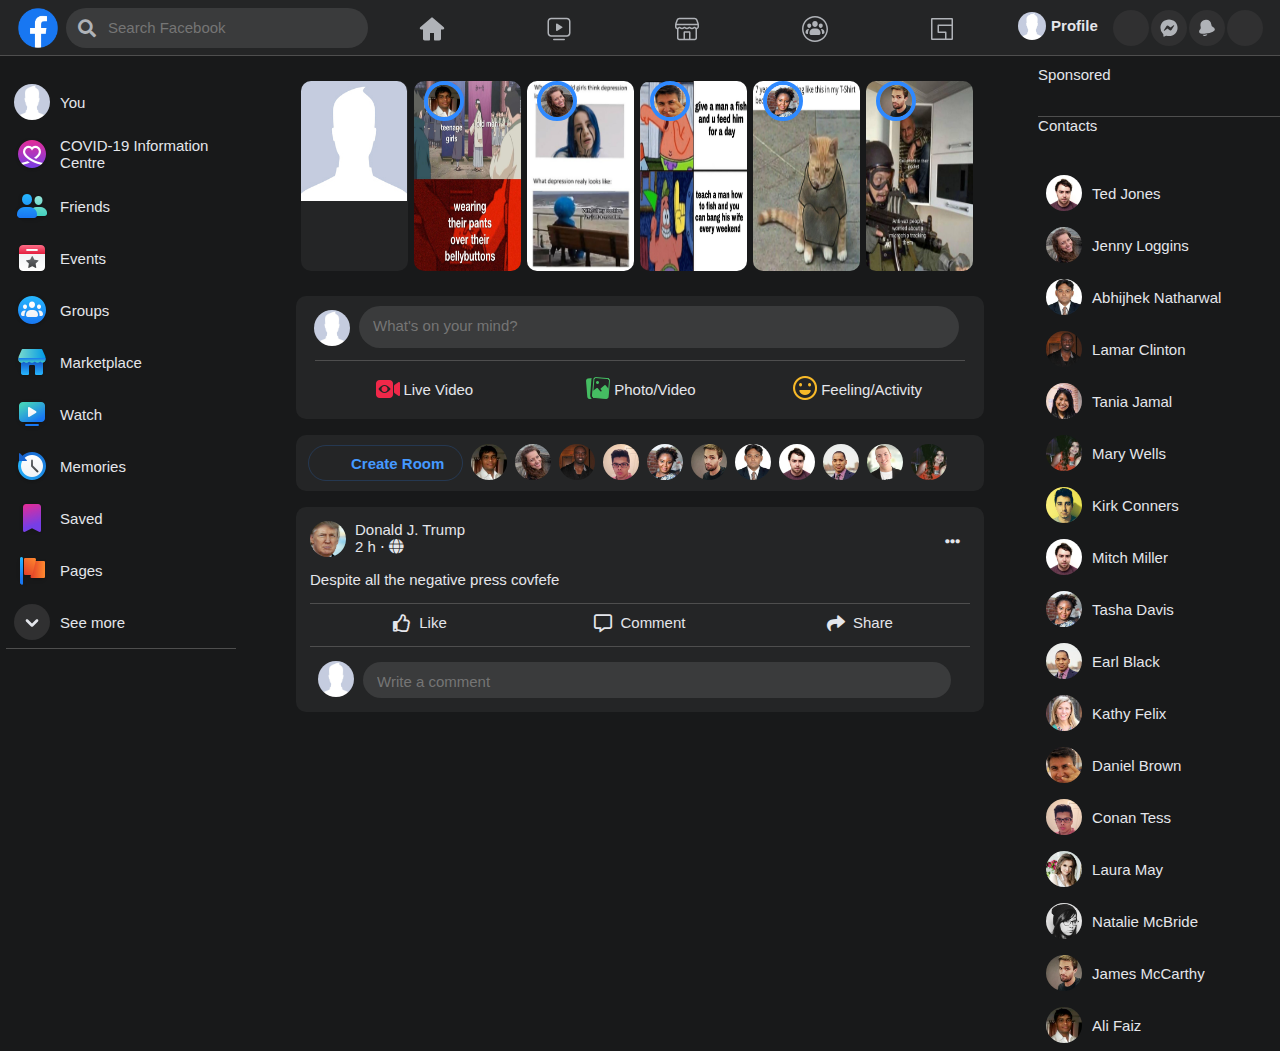
==== commit 32b880e5: "Added Dropdown menu and random post generator" ====
--- a/index.html
+++ b/index.html
@@ -9,7 +9,7 @@
     <title>Document</title>
 </head>
     <body>
-        <nav class="navbar">
+        <nav class="navbar yes-bitch">
             <div class="search-box-and-logo nav-sub-box nav-sub-left">
                 <img src="images/facebook-logo.png" style="width: 40px; height: 40px; display:inline-block">
                 <div class="search-box-sub-box">
@@ -29,10 +29,32 @@
                 <span class="l9j0dhe7"><!--$--><svg viewBox="0 0 28 28" class="a8c37x1j ms05siws hwsy1cff b7h9ocf4 em6zcovv" height="28" width="28"><path d="M23.5 9.5H10.25a.75.75 0 00-.75.75v7c0 .414.336.75.75.75H17v5.5H4.5v-19h19v5zm0 14h-5v-6.25a.75.75 0 00-.75-.75H11V11h12.5v12.5zm1.5.25V4.25C25 3.561 24.439 3 23.75 3H4.25C3.561 3 3 3.561 3 4.25v19.5c0 .689.561 1.25 1.25 1.25h19.5c.689 0 1.25-.561 1.25-1.25z"></path></svg><span class="pmk7jnqg h5g66v2i nezaghv5"><!--$--><!--/$--></span><!--/$--></span>
             </div>
             <div class="nav-sub-box nav-sub-right">
-                <div class="circle"><span class="nav-right-icon"><div aria-label="Create" class="oajrlxb2 tdjehn4e qu0x051f esr5mh6w e9989ue4 r7d6kgcz rq0escxv nhd2j8a9 j83agx80 p7hjln8o kvgmc6g5 cxmmr5t8 oygrvhab hcukyx3x jb3vyjys rz4wbd8a qt6c0cv9 a8nywdso i1ao9s8h esuyzwwr f1sip0of lzcic4wl l9j0dhe7 abiwlrkh p8dawk7l bp9cbjyn s45kfl79 emlxlaya bkmhp75w spb7xbtv rt8b4zig n8ej3o3l agehan2d sk4xxmp2 taijpn5t qypqp5cg q676j6op" role="button" tabindex="0"><i data-visualcompletion="css-img" class="plus-icon hu5pjgll lzf7d6o1" style="background-image:url('https://static.xx.fbcdn.net/rsrc.php/v3/yP/r/kLqckLAqhri.png?_nc_eui2=AeGk9AJLYq19cAAGMVIr97KOHSIDkaWtd_UdIgORpa139XbCFd9-B797WaZu0o77YwUoQ577uKrIoO1LPuUm9LGT');background-position:-21px -374px;background-size:auto;width:20px;height:20px;background-repeat:no-repeat;display:inline-block"></i><div class="s45kfl79 emlxlaya bkmhp75w spb7xbtv i09qtzwb n7fi1qx3 b5wmifdl hzruof5a pmk7jnqg j9ispegn kr520xx4 c5ndavph art1omkt ot9fgl3s rnr61an3" data-visualcompletion="ignore"></div></div></span></div>
-                <div class="circle"><span class="nav-right-icon"><div class="rq0escxv l9j0dhe7 du4w35lb"><div aria-label="Messenger" class="oajrlxb2 tdjehn4e qu0x051f esr5mh6w e9989ue4 r7d6kgcz rq0escxv nhd2j8a9 j83agx80 p7hjln8o kvgmc6g5 cxmmr5t8 oygrvhab hcukyx3x jb3vyjys rz4wbd8a qt6c0cv9 a8nywdso i1ao9s8h esuyzwwr f1sip0of lzcic4wl l9j0dhe7 abiwlrkh p8dawk7l bp9cbjyn s45kfl79 emlxlaya bkmhp75w spb7xbtv rt8b4zig n8ej3o3l agehan2d sk4xxmp2 taijpn5t qypqp5cg q676j6op" role="button" tabindex="0"><svg viewBox="0 0 28 28" alt="" class="a8c37x1j ms05siws hwsy1cff b7h9ocf4 fzdkajry" height="20" width="20"><path d="M14 2.042c6.76 0 12 4.952 12 11.64S20.76 25.322 14 25.322a13.091 13.091 0 0 1-3.474-.461.956 .956 0 0 0-.641.047L7.5 25.959a.961.961 0 0 1-1.348-.849l-.065-2.134a.957.957 0 0 0-.322-.684A11.389 11.389 0 0 1 2 13.682C2 6.994 7.24 2.042 14 2.042ZM6.794 17.086a.57.57 0 0 0 .827.758l3.786-2.874a.722.722 0 0 1 .868 0l2.8 2.1a1.8 1.8 0 0 0 2.6-.481l3.525-5.592a.57.57 0 0 0-.827-.758l-3.786 2.874a.722.722 0 0 1-.868 0l-2.8-2.1a1.8 1.8 0 0 0-2.6.481Z"></path></svg><div class="s45kfl79 emlxlaya bkmhp75w spb7xbtv i09qtzwb n7fi1qx3 b5wmifdl hzruof5a pmk7jnqg j9ispegn kr520xx4 c5ndavph art1omkt ot9fgl3s rnr61an3" data-visualcompletion="ignore"></div></div><!--$--><div aria-hidden="true" aria-label="Messenger" class="oajrlxb2 gs1a9yip g5ia77u1 mtkw9kbi tlpljxtp qensuy8j ppp5ayq2 goun2846 ccm00jje s44p3ltw mk2mc5f4 rt8b4zig n8ej3o3l agehan2d sk4xxmp2 rq0escxv nhd2j8a9 pq6dq46d mg4g778l btwxx1t3 pfnyh3mw p7hjln8o kvgmc6g5 cxmmr5t8 oygrvhab hcukyx3x tgvbjcpo hpfvmrgz jb3vyjys rz4wbd8a qt6c0cv9 a8nywdso pmk7jnqg i1ao9s8h esuyzwwr f1sip0of tkr6xdv7 lzcic4wl abiwlrkh p8dawk7l evds00iz sgn1ogh8" role="button" tabindex="-1"><!--$--><!--/$--><div class="s45kfl79 emlxlaya bkmhp75w spb7xbtv i09qtzwb n7fi1qx3 b5wmifdl hzruof5a pmk7jnqg j9ispegn kr520xx4 c5ndavph art1omkt ot9fgl3s" data-visualcompletion="ignore"></div></div><!--/$--></div></span></div>
-                <div class="circle"><span class="nav-right-icon"><div class="rq0escxv l9j0dhe7 du4w35lb"><a aria-label="Notifications, 3 unread" class="oajrlxb2 tdjehn4e qu0x051f esr5mh6w e9989ue4 r7d6kgcz rq0escxv nhd2j8a9 j83agx80 p7hjln8o kvgmc6g5 cxmmr5t8 oygrvhab hcukyx3x jb3vyjys rz4wbd8a qt6c0cv9 a8nywdso i1ao9s8h esuyzwwr f1sip0of lzcic4wl l9j0dhe7 abiwlrkh p8dawk7l bp9cbjyn s45kfl79 emlxlaya bkmhp75w spb7xbtv rt8b4zig n8ej3o3l agehan2d sk4xxmp2 taijpn5t qypqp5cg q676j6op" href="/notifications/" role="link" tabindex="0"><svg viewBox="0 0 28 28" alt="" class="a8c37x1j ms05siws hwsy1cff b7h9ocf4 fzdkajry" height="20" width="20"><path d="M7.847 23.488C9.207 23.488 11.443 23.363 14.467 22.806 13.944 24.228 12.581 25.247 10.98 25.247 9.649 25.247 8.483 24.542 7.825 23.488L7.847 23.488ZM24.923 15.73C25.17 17.002 24.278 18.127 22.27 19.076 21.17 19.595 18.724 20.583 14.684 21.369 11.568 21.974 9.285 22.113 7.848 22.113 7.421 22.113 7.068 22.101 6.79 22.085 4.574 21.958 3.324 21.248 3.077 19.976 2.702 18.049 3.295 17.305 4.278 16.073L4.537 15.748C5.2 14.907 5.459 14.081 5.035 11.902 4.086 7.022 6.284 3.687 11.064 2.753 15.846 1.83 19.134 4.096 20.083 8.977 20.506 11.156 21.056 11.824 21.986 12.355L21.986 12.356 22.348 12.561C23.72 13.335 24.548 13.802 24.923 15.73Z"></path></svg><div class="s45kfl79 emlxlaya bkmhp75w spb7xbtv i09qtzwb n7fi1qx3 b5wmifdl hzruof5a pmk7jnqg j9ispegn kr520xx4 c5ndavph art1omkt ot9fgl3s rnr61an3" data-visualcompletion="ignore"></div></a><!--$--><div aria-hidden="true" aria-label="Notifications, 3 unread" class="oajrlxb2 gs1a9yip g5ia77u1 mtkw9kbi tlpljxtp qensuy8j ppp5ayq2 goun2846 ccm00jje s44p3ltw mk2mc5f4 rt8b4zig n8ej3o3l agehan2d sk4xxmp2 rq0escxv nhd2j8a9 pq6dq46d mg4g778l btwxx1t3 pfnyh3mw p7hjln8o kvgmc6g5 cxmmr5t8 oygrvhab hcukyx3x tgvbjcpo hpfvmrgz jb3vyjys rz4wbd8a qt6c0cv9 a8nywdso pmk7jnqg i1ao9s8h esuyzwwr f1sip0of tkr6xdv7 lzcic4wl abiwlrkh p8dawk7l evds00iz sgn1ogh8" role="button" tabindex="-1"><!--$--><span class="s45kfl79 emlxlaya bkmhp75w spb7xbtv pq6dq46d e9vueds3 ekzkrbhg omvj5yrc jiuqdcnw d82f96u3 gky8063y"><span class="bp9cbjyn ljqsnud1 pq6dq46d datstx6m taijpn5t jb3vyjys jxrgncrl qt6c0cv9 qnrpqo6b k4urcfbm"></span></span><!--/$--><div class="s45kfl79 emlxlaya bkmhp75w spb7xbtv i09qtzwb n7fi1qx3 b5wmifdl hzruof5a pmk7jnqg j9ispegn kr520xx4 c5ndavph art1omkt ot9fgl3s" data-visualcompletion="ignore"></div></div><!--/$--></div></span></div>
-                <div class="circle"><span class="nav-right-icon"><div class="j83agx80 l9j0dhe7"><div aria-label="Account" class="oajrlxb2 tdjehn4e qu0x051f esr5mh6w e9989ue4 r7d6kgcz rq0escxv nhd2j8a9 j83agx80 p7hjln8o kvgmc6g5 cxmmr5t8 oygrvhab hcukyx3x jb3vyjys rz4wbd8a qt6c0cv9 a8nywdso i1ao9s8h esuyzwwr f1sip0of lzcic4wl l9j0dhe7 abiwlrkh p8dawk7l bp9cbjyn s45kfl79 emlxlaya bkmhp75w spb7xbtv rt8b4zig n8ej3o3l agehan2d sk4xxmp2 taijpn5t qypqp5cg q676j6op" role="button" tabindex="0"><i data-visualcompletion="css-img" class="hu5pjgll lzf7d6o1" style="background-image:url('https://static.xx.fbcdn.net/rsrc.php/v3/yP/r/kLqckLAqhri.png?_nc_eui2=AeGk9AJLYq19cAAGMVIr97KOHSIDkaWtd_UdIgORpa139XbCFd9-B797WaZu0o77YwUoQ577uKrIoO1LPuUm9LGT');background-position:-21px -437px;background-size:auto;width:20px;height:20px;background-repeat:no-repeat;display:inline-block"></i><div class="s45kfl79 emlxlaya bkmhp75w spb7xbtv i09qtzwb n7fi1qx3 b5wmifdl hzruof5a pmk7jnqg j9ispegn kr520xx4 c5ndavph art1omkt ot9fgl3s rnr61an3" data-visualcompletion="ignore"></div></div><div><div></div></div><div class="n7fi1qx3 pmk7jnqg kr520xx4"><!--$--><!--/$--></div></div></span></div>
+                <div class="top-right-profile btn">
+                    <img src="images/profile_picture.jpg">
+                    <span class="first-name-place">Profile</span>
+                </div>
+                <div class="top-right-nav-btn circle"><span class="nav-right-icon"><div aria-label="Create" class="oajrlxb2 tdjehn4e qu0x051f esr5mh6w e9989ue4 r7d6kgcz rq0escxv nhd2j8a9 j83agx80 p7hjln8o kvgmc6g5 cxmmr5t8 oygrvhab hcukyx3x jb3vyjys rz4wbd8a qt6c0cv9 a8nywdso i1ao9s8h esuyzwwr f1sip0of lzcic4wl l9j0dhe7 abiwlrkh p8dawk7l bp9cbjyn s45kfl79 emlxlaya bkmhp75w spb7xbtv rt8b4zig n8ej3o3l agehan2d sk4xxmp2 taijpn5t qypqp5cg q676j6op" role="button" tabindex="0"><i data-visualcompletion="css-img" class="plus-icon hu5pjgll lzf7d6o1" style="background-image:url('https://static.xx.fbcdn.net/rsrc.php/v3/yP/r/kLqckLAqhri.png?_nc_eui2=AeGk9AJLYq19cAAGMVIr97KOHSIDkaWtd_UdIgORpa139XbCFd9-B797WaZu0o77YwUoQ577uKrIoO1LPuUm9LGT');background-position:-21px -374px;background-size:auto;width:20px;height:20px;background-repeat:no-repeat;display:inline-block"></i><div class="s45kfl79 emlxlaya bkmhp75w spb7xbtv i09qtzwb n7fi1qx3 b5wmifdl hzruof5a pmk7jnqg j9ispegn kr520xx4 c5ndavph art1omkt ot9fgl3s rnr61an3" data-visualcompletion="ignore"></div></div></span></div>
+                <div class="top-right-nav-btn circle"><span class="nav-right-icon"><div class="rq0escxv l9j0dhe7 du4w35lb"><div aria-label="Messenger" class="oajrlxb2 tdjehn4e qu0x051f esr5mh6w e9989ue4 r7d6kgcz rq0escxv nhd2j8a9 j83agx80 p7hjln8o kvgmc6g5 cxmmr5t8 oygrvhab hcukyx3x jb3vyjys rz4wbd8a qt6c0cv9 a8nywdso i1ao9s8h esuyzwwr f1sip0of lzcic4wl l9j0dhe7 abiwlrkh p8dawk7l bp9cbjyn s45kfl79 emlxlaya bkmhp75w spb7xbtv rt8b4zig n8ej3o3l agehan2d sk4xxmp2 taijpn5t qypqp5cg q676j6op" role="button" tabindex="0"><svg viewBox="0 0 28 28" alt="" class="a8c37x1j ms05siws hwsy1cff b7h9ocf4 fzdkajry" height="20" width="20"><path d="M14 2.042c6.76 0 12 4.952 12 11.64S20.76 25.322 14 25.322a13.091 13.091 0 0 1-3.474-.461.956 .956 0 0 0-.641.047L7.5 25.959a.961.961 0 0 1-1.348-.849l-.065-2.134a.957.957 0 0 0-.322-.684A11.389 11.389 0 0 1 2 13.682C2 6.994 7.24 2.042 14 2.042ZM6.794 17.086a.57.57 0 0 0 .827.758l3.786-2.874a.722.722 0 0 1 .868 0l2.8 2.1a1.8 1.8 0 0 0 2.6-.481l3.525-5.592a.57.57 0 0 0-.827-.758l-3.786 2.874a.722.722 0 0 1-.868 0l-2.8-2.1a1.8 1.8 0 0 0-2.6.481Z"></path></svg><div class="s45kfl79 emlxlaya bkmhp75w spb7xbtv i09qtzwb n7fi1qx3 b5wmifdl hzruof5a pmk7jnqg j9ispegn kr520xx4 c5ndavph art1omkt ot9fgl3s rnr61an3" data-visualcompletion="ignore"></div></div><!--$--><div aria-hidden="true" aria-label="Messenger" class="oajrlxb2 gs1a9yip g5ia77u1 mtkw9kbi tlpljxtp qensuy8j ppp5ayq2 goun2846 ccm00jje s44p3ltw mk2mc5f4 rt8b4zig n8ej3o3l agehan2d sk4xxmp2 rq0escxv nhd2j8a9 pq6dq46d mg4g778l btwxx1t3 pfnyh3mw p7hjln8o kvgmc6g5 cxmmr5t8 oygrvhab hcukyx3x tgvbjcpo hpfvmrgz jb3vyjys rz4wbd8a qt6c0cv9 a8nywdso pmk7jnqg i1ao9s8h esuyzwwr f1sip0of tkr6xdv7 lzcic4wl abiwlrkh p8dawk7l evds00iz sgn1ogh8" role="button" tabindex="-1"><!--$--><!--/$--><div class="s45kfl79 emlxlaya bkmhp75w spb7xbtv i09qtzwb n7fi1qx3 b5wmifdl hzruof5a pmk7jnqg j9ispegn kr520xx4 c5ndavph art1omkt ot9fgl3s" data-visualcompletion="ignore"></div></div><!--/$--></div></span></div>
+                <div class="top-right-nav-btn circle"><span class="nav-right-icon"><div class="rq0escxv l9j0dhe7 du4w35lb"><a aria-label="Notifications, 3 unread" class="oajrlxb2 tdjehn4e qu0x051f esr5mh6w e9989ue4 r7d6kgcz rq0escxv nhd2j8a9 j83agx80 p7hjln8o kvgmc6g5 cxmmr5t8 oygrvhab hcukyx3x jb3vyjys rz4wbd8a qt6c0cv9 a8nywdso i1ao9s8h esuyzwwr f1sip0of lzcic4wl l9j0dhe7 abiwlrkh p8dawk7l bp9cbjyn s45kfl79 emlxlaya bkmhp75w spb7xbtv rt8b4zig n8ej3o3l agehan2d sk4xxmp2 taijpn5t qypqp5cg q676j6op" href="/notifications/" role="link" tabindex="0"><svg viewBox="0 0 28 28" alt="" class="a8c37x1j ms05siws hwsy1cff b7h9ocf4 fzdkajry" height="20" width="20"><path d="M7.847 23.488C9.207 23.488 11.443 23.363 14.467 22.806 13.944 24.228 12.581 25.247 10.98 25.247 9.649 25.247 8.483 24.542 7.825 23.488L7.847 23.488ZM24.923 15.73C25.17 17.002 24.278 18.127 22.27 19.076 21.17 19.595 18.724 20.583 14.684 21.369 11.568 21.974 9.285 22.113 7.848 22.113 7.421 22.113 7.068 22.101 6.79 22.085 4.574 21.958 3.324 21.248 3.077 19.976 2.702 18.049 3.295 17.305 4.278 16.073L4.537 15.748C5.2 14.907 5.459 14.081 5.035 11.902 4.086 7.022 6.284 3.687 11.064 2.753 15.846 1.83 19.134 4.096 20.083 8.977 20.506 11.156 21.056 11.824 21.986 12.355L21.986 12.356 22.348 12.561C23.72 13.335 24.548 13.802 24.923 15.73Z"></path></svg><div class="s45kfl79 emlxlaya bkmhp75w spb7xbtv i09qtzwb n7fi1qx3 b5wmifdl hzruof5a pmk7jnqg j9ispegn kr520xx4 c5ndavph art1omkt ot9fgl3s rnr61an3" data-visualcompletion="ignore"></div></a><!--$--><div aria-hidden="true" aria-label="Notifications, 3 unread" class="oajrlxb2 gs1a9yip g5ia77u1 mtkw9kbi tlpljxtp qensuy8j ppp5ayq2 goun2846 ccm00jje s44p3ltw mk2mc5f4 rt8b4zig n8ej3o3l agehan2d sk4xxmp2 rq0escxv nhd2j8a9 pq6dq46d mg4g778l btwxx1t3 pfnyh3mw p7hjln8o kvgmc6g5 cxmmr5t8 oygrvhab hcukyx3x tgvbjcpo hpfvmrgz jb3vyjys rz4wbd8a qt6c0cv9 a8nywdso pmk7jnqg i1ao9s8h esuyzwwr f1sip0of tkr6xdv7 lzcic4wl abiwlrkh p8dawk7l evds00iz sgn1ogh8" role="button" tabindex="-1"><!--$--><span class="s45kfl79 emlxlaya bkmhp75w spb7xbtv pq6dq46d e9vueds3 ekzkrbhg omvj5yrc jiuqdcnw d82f96u3 gky8063y"><span class="bp9cbjyn ljqsnud1 pq6dq46d datstx6m taijpn5t jb3vyjys jxrgncrl qt6c0cv9 qnrpqo6b k4urcfbm"></span></span><!--/$--><div class="s45kfl79 emlxlaya bkmhp75w spb7xbtv i09qtzwb n7fi1qx3 b5wmifdl hzruof5a pmk7jnqg j9ispegn kr520xx4 c5ndavph art1omkt ot9fgl3s" data-visualcompletion="ignore"></div></div><!--/$--></div></span></div>
+                <div class="top-right-nav-btn circle dropdown">
+                    <span class="nav-right-icon"><div class="j83agx80 l9j0dhe7"><div aria-label="Account" class="oajrlxb2 tdjehn4e qu0x051f esr5mh6w e9989ue4 r7d6kgcz rq0escxv nhd2j8a9 j83agx80 p7hjln8o kvgmc6g5 cxmmr5t8 oygrvhab hcukyx3x jb3vyjys rz4wbd8a qt6c0cv9 a8nywdso i1ao9s8h esuyzwwr f1sip0of lzcic4wl l9j0dhe7 abiwlrkh p8dawk7l bp9cbjyn s45kfl79 emlxlaya bkmhp75w spb7xbtv rt8b4zig n8ej3o3l agehan2d sk4xxmp2 taijpn5t qypqp5cg q676j6op" role="button" tabindex="0"><i data-visualcompletion="css-img" class="hu5pjgll lzf7d6o1" style="background-image:url('https://static.xx.fbcdn.net/rsrc.php/v3/yP/r/kLqckLAqhri.png?_nc_eui2=AeGk9AJLYq19cAAGMVIr97KOHSIDkaWtd_UdIgORpa139XbCFd9-B797WaZu0o77YwUoQ577uKrIoO1LPuUm9LGT');background-position:-21px -437px;background-size:auto;width:20px;height:20px;background-repeat:no-repeat;display:inline-block"></i><div class="s45kfl79 emlxlaya bkmhp75w spb7xbtv i09qtzwb n7fi1qx3 b5wmifdl hzruof5a pmk7jnqg j9ispegn kr520xx4 c5ndavph art1omkt ot9fgl3s rnr61an3" data-visualcompletion="ignore"></div></div><div><div></div></div><div class="n7fi1qx3 pmk7jnqg kr520xx4"><!--$--><!--/$--></div></div></span>
+                    <div class="dropdown-content hide-dropdown">
+                        <div class="drop-down-profile">
+                            <div class="dropdown-profile-btn">
+                                <img class="dropdown-profile-img" src="images/profile_picture.jpg">
+                                <div class="dropdown-profile-info">
+                                    <span class="dropdown-name name-place">Profile Name</span>
+                                    <div class="text-below-name">see your profile</div>
+                                </div>
+                            </div>
+                            <a href="settings.html" style="display: block">
+                                <div class="btn dropdown-content-btn">
+                                    <div class="circle"><i class="fas fa-cog"></i></div>
+                                    <div class="dropdown-settings-text">Settings</div>
+                                </div>
+                            </a>
+                    </div>
+                </div>
             </div>
         </nav>
         <main class="below-nav">
@@ -40,7 +62,7 @@
                 <div class="left-options">
                     <div class="btn left-options-btn">
                         <img src="images/profile_picture.jpg" class="btn-img">
-                        <div class="btn-content">You</div>
+                        <div class="btn-content first-name-place">You</div>
                     </div>
                     <div class="btn left-options-btn">
                         <img src="images/covidinfo.png" class="btn-img">
@@ -137,7 +159,7 @@
                                     <img src="images/photo-video.png">Photo/Video
                                 </div>
 
-                                <div class="btn left-options-btn prompt-btn">
+                                <div class="btn left-options-btn prompt-btn feeling-activity-btn">
                                     <img src="images/feeling-activity.png">Feeling/Activity
                                 </div>
                             </div>
@@ -207,7 +229,7 @@
                                     </div>
                                 </div>
                                 <div class="btn prompt-btn like-comment-share-btn">
-                                    <div class="comment-icon lcs-icon">
+                                    <div class="omment-icon lcs-icon">
                                         <i class="far fa-comment-alt"></i>
                                     </div>
                                     <div class="comment-text lcs-text">
@@ -306,5 +328,7 @@
                 </div>
             </div>
         <main>
+    <script src="./script.js">
+    </script>
     </body>
 </html>
--- a/styles.css
+++ b/styles.css
@@ -81,19 +81,38 @@
     display: inline-block;
     height: 1.5em;
     border: none;
-
 }
 
 .nav-sub-right {
     display: flex;
-    margin-left: 15px;
-
-    
-}
-
-.nav-sub-right .circle{
+    width: 280px;
+    margin-right: 15px;
+    justify-content: space-evenly;
+}
+
+.top-right-profile {
+    display: flex;
+    align-items: center;
+    margin-right: 10px;
+    margin-left: 10px;
+}
+
+.top-right-profile span {
+    height: 18px;
+    width: 50px;
+    font-weight: bold;
+    margin-left: 5px;
+}
+
+.top-right-profile img {
+    width: 28px;
+    border-radius: 50%;
+}
+
+
+.circle{
     margin-top: 10px;
-    margin-left: 10px;
+    margin-bottom: 10px;
 }
 
 .nav-right-icon {
@@ -119,6 +138,7 @@
     width: 1185px;
     display: flex;
     justify-content: center;
+    align-items: flex-start;
 }
 
 .left-options {
@@ -449,3 +469,102 @@
     background-color: #3a3b3c;
     border: none;
 }
+
+.dropdown {
+    position: relative;
+}
+
+.dropdown-content {
+    padding: 15px 15px;
+    background-color: #242526;
+    border-radius: 10px;
+    position: absolute;
+    top: 50px;
+    right: 5px;
+    width: 360px;
+    height: 428px;
+    z-index: 1;
+}
+
+.dropdown-profile-btn {
+    display: flex;
+    padding: 10px 15px;
+    border-radius: 20px;
+    align-items: center;
+}
+
+.dropdown-profile-btn:hover {
+    background-color: #3a3b3c;
+    cursor: pointer;
+    
+}
+
+.dropdown-profile-img {
+    width: 60px;
+    border-radius: 50%;
+    display: block;
+}
+
+.dropdown-profile-info {
+    margin-left: 20px;
+}
+
+.dropdown-name {
+    font-weight: bold;
+    font-size: 16px;
+}
+
+.dropdown-content-btn {
+    padding: 10px 20px;
+    border-radius: 10px;
+    display: flex;
+    align-items: center;
+}
+
+.dropdown-content-btn {
+    text-align: center;
+}
+
+.fa-cog {
+    line-height: 36px;
+    font-size: 20px;
+}
+
+.hide-dropdown {display: none}
+
+.top-right-nav-btn:hover {
+    background-color: #3a3b3c;
+    cursor: pointer;
+}
+
+.dropdown-settings-text {
+    margin-left: 40px;
+    font-size: 17px;
+}
+
+.settings-container {
+    padding: 30px 30px;
+    background-color: black;
+    width: 785px;
+}
+
+.settings-container h1 {
+    padding: 30;
+    font-size: 20px;
+}
+
+.settings-entries-container {
+    border-top: 1px solid #555555;
+    border-bottom: 1px solid #555555;
+}
+
+.settings-entry {
+    display: flex;
+    justify-content: space-between;
+    padding: 10px;
+}
+
+.settings-input-column input, button {
+    color: black;
+}
+
